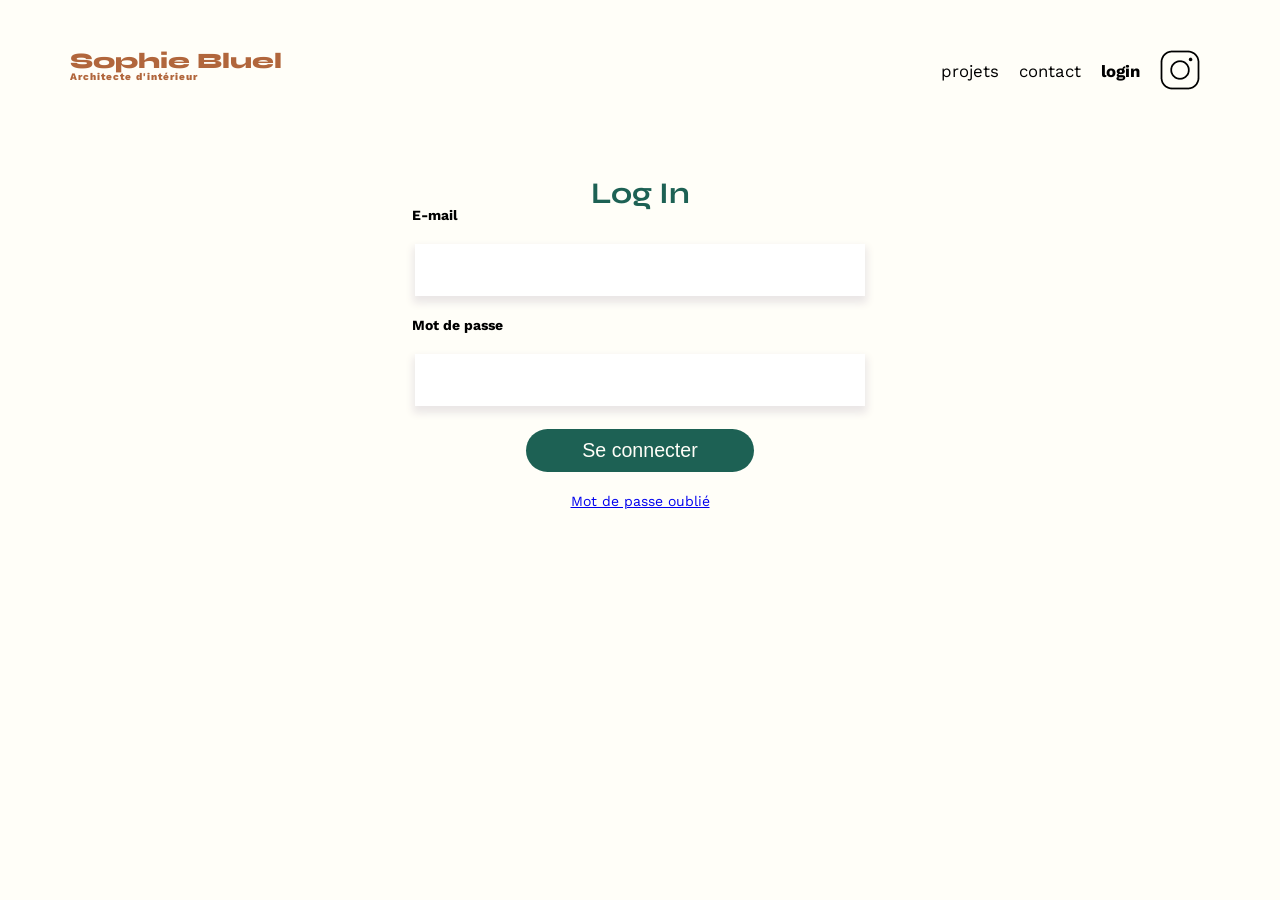
==== FrontEnd/connexion.html @ 5240cab6 "Intégration de la page de login (non fonctionnelle)" ====
<!DOCTYPE html>
<html lang="en">
<head>
    <meta charset="UTF-8">
	<title>Sophie Bluel - Architecte d'intérieur</title>
	<meta name="viewport" content="width=device-width, initial-scale=1.0">
	<link rel="preconnect" href="https://fonts.googleapis.com">
	<link rel="preconnect" href="https://fonts.gstatic.com" crossorigin>
	<link href="https://fonts.googleapis.com/css2?family=Syne:wght@700;800&family=Work+Sans&display=swap" rel="stylesheet">
	<meta name="description" content="">
	<link rel="stylesheet" href="./assets/style.css">
	<script type="module" src="functions.js" defer></script>
</head>
<body>
    <header>
        <h1>Sophie Bluel <span>Architecte d'intérieur</span></h1>
        <nav>
            <ul>
                <li>projets</li>
                <li>contact</li>
                <li>login</li>
                <li><img src="./assets/icons/instagram.png" alt="Instagram"></li>
            </ul>
        </nav>
    </header>
    <section id="connexion">
        <h2>Log In</h2>
        <form method="post" class="formulaire-connexion" >
            <label for="email">E-mail</label>
            <input type="email" name="email" id="email">
            <label for="pwd">Mot de passe</label>
            <input type="password" name="pwd" id="pwd">
            <button type="submit">Se connecter</button>
            <a href="index.html">Mot de passe oublié</a>
        </form>
        <form action="" method="post"></form>
    </section>
</body>
</html>
---- FrontEnd/assets/style.css ----
/* http://meyerweb.com/eric/tools/css/reset/
   v2.0 | 20110126
   License: none (public domain)
*/

html, body, div, span, applet, object, iframe,
h1, h2, h3, h4, h5, h6, p, blockquote, pre,
a, abbr, acronym, address, big, cite, code,
del, dfn, em, img, ins, kbd, q, s, samp,
small, strike, strong, sub, sup, tt, var,
b, u, i, center,
dl, dt, dd, ol, ul, li,
fieldset, form, label, legend,
table, caption, tbody, tfoot, thead, tr, th, td,
article, aside, canvas, details, embed,
figure, figcaption, footer, header, hgroup,
menu, nav, output, ruby, section, summary,
time, mark, audio, video {
	margin: 0;
	padding: 0;
	border: 0;
	font-size: 100%;
	font: inherit;
	vertical-align: baseline;
}
/* HTML5 display-role reset for older browsers */
article, aside, details, figcaption, figure,
footer, header, hgroup, menu, nav, section {
	display: block;
}
body {
	line-height: 1;
	background-color: #fffef8;
}
ol, ul {
	list-style: none;
}
blockquote, q {
	quotes: none;
}
blockquote:before, blockquote:after,
q:before, q:after {
	content: '';
	content: none;
}
table {
	border-collapse: collapse;
	border-spacing: 0;
}
/** end reset css**/
body {
	max-width: 1140px;
	margin:auto;
	font-family: 'Work Sans' ;
	font-size: 14px;
}
header {
	display: flex;
	justify-content: space-between;
	margin: 50px 0
}
section {
	margin: 50px 0
}

h1{
	display: flex;
	flex-direction: column;
	font-family: 'Syne';
	font-size: 22px;
	font-weight: 800;
	color: #B1663C
}

h1 > span {
	font-family: 'Work Sans';
	font-size:10px;
	letter-spacing: 0.1em;
;
}

h2{
	font-family: 'Syne';
	font-weight: 700;
	font-size: 30px;
	color: #1D6154
}
nav ul {
	display: flex;
	align-items: center;
	list-style-type: none;

}
nav li {
	padding: 0 10px;
	font-size: 1.2em;
}
nav li a{
	text-decoration: none;
}

li:hover, a:hover {
	color: #B1663C;
}
#introduction {
	display: flex;
	align-items: center;
}
#introduction figure {
	flex: 1
}
#introduction img {
	display: block;
	margin: auto;
	width: 80%;
}

#introduction article {
	flex: 1
}
#introduction h2 {
	margin-bottom: 1em;
}

#introduction p {
	margin-bottom: 0.5em;
}
#portfolio h2 {
	text-align: center;
	margin-bottom: 1em;
}

#filter{
	margin: 50px 0 50px 0;
}
#filter ul{
	display: flex;
	justify-content: center;
}
#filter li{
	border: 1px solid #1D6154;
	border-radius: 30px;
	color: #1D6154;
	font-size: large;
	font-weight: bolder;
	padding: 8px 25px ;
	margin: 0 6px 0 6px;

}
#filter li:hover{
	cursor: pointer;
}
.selected{
	background-color: #1D6154;
	color: #fffef8 !important;
}

.gallery {
	width: 100%;
	display: grid;
	grid-template-columns: 1fr 1fr 1fr;
	grid-column-gap: 20px;
	grid-row-gap: 20px;
}

.gallery img {
	width: 100%;

}
#contact {
	width: 50%;
margin: auto;
}
#contact > * {
	text-align: center;

}
#contact h2{
	margin-bottom: 20px;
}
#contact form {
	text-align: left;
	margin-top:30px;
	display: flex;
	flex-direction: column;
}

#contact input {
	height: 50px;
	font-size: 1.2em;
	border: none;
	box-shadow: 0px 4px 14px rgba(0, 0, 0, 0.09);
}
#contact label {
	margin: 2em 0 1em 0;
}
#contact textarea {
	border: none;
	box-shadow: 0px 4px 14px rgba(0, 0, 0, 0.09);
}

input[type="submit"]{
	font-family: 'Syne';
	font-weight: 700;
	color: white;
	background-color: #1D6154;
	margin : 2em auto ;
	width: 180px;
	text-align: center;
	border-radius: 60px ;
}

footer nav ul {
	display: flex;
	justify-content: flex-end;
	margin: 2em
}

/****************** Connexion.html **************************/
nav li:nth-child(3) {
	font-weight: bold;
}

#connexion{
	display: flex;
	flex-direction: column;
	justify-content: center;
	align-items: center;
	height: 400px;
}

.formulaire-connexion{
	display: flex;
	flex-direction: column;
	justify-content: space-between;
	align-items: center;
	height: 300px;
	width: 40%;
}
.formulaire-connexion input{
	border: 0px;
	box-shadow: 0px 5px 8px 2px rgb(234, 230, 230);
	width: 98%;
	height: 50px;
}
.formulaire-connexion button{
	background-color: #1D6154;
	border: 0px;
	border-radius: 30px;
	padding: 10px 0px 10px 0px;
	color: #fffef8;
	width: 50%;
	font-size: 140%;
}
.formulaire-connexion label{
	width: 100%;
	font-weight: bold;
}
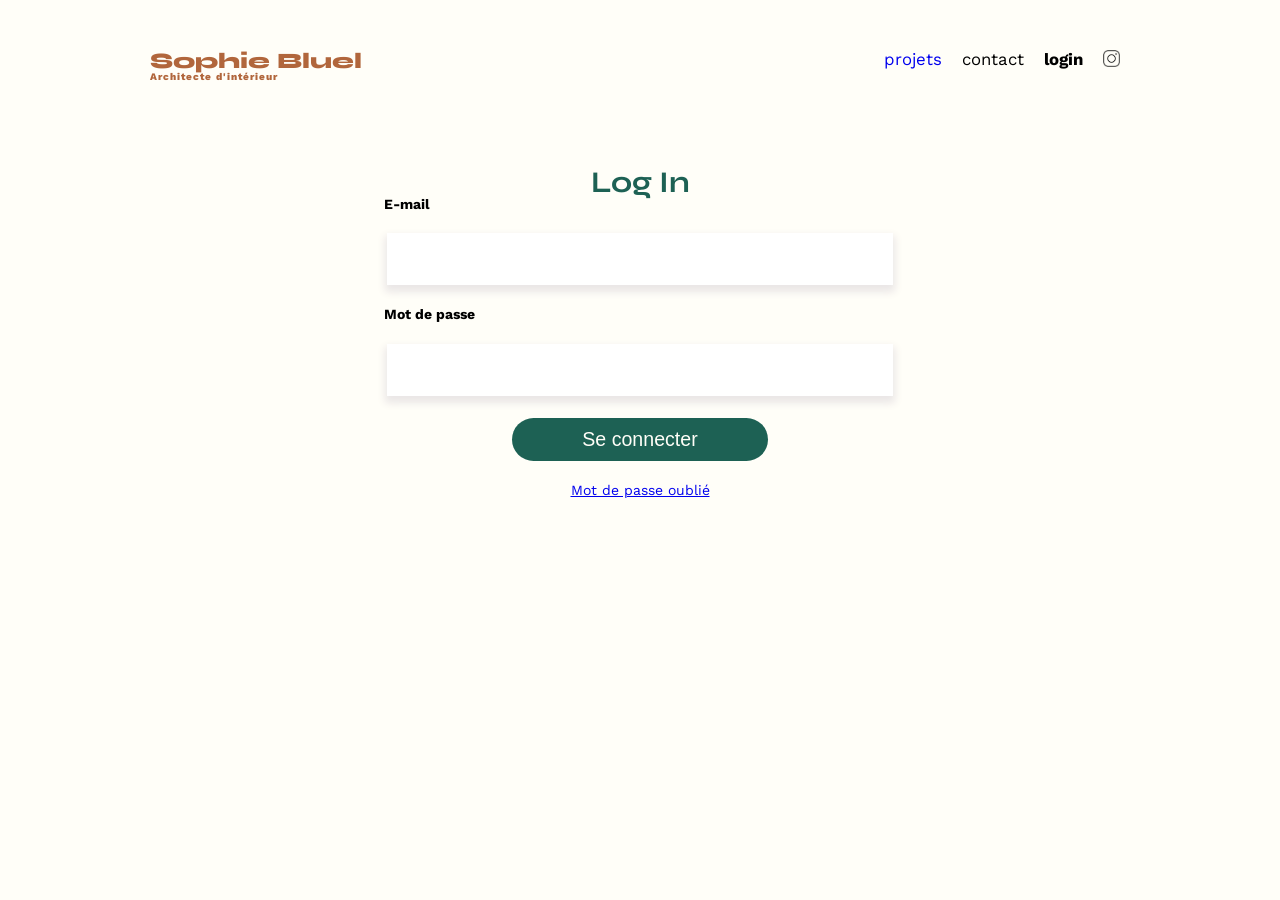
==== commit 3a9ba3da: "Ajout modal" ====
--- a/FrontEnd/connexion.html
+++ b/FrontEnd/connexion.html
@@ -9,14 +9,16 @@
 	<link href="https://fonts.googleapis.com/css2?family=Syne:wght@700;800&family=Work+Sans&display=swap" rel="stylesheet">
 	<meta name="description" content="">
 	<link rel="stylesheet" href="./assets/style.css">
-	<script type="module" src="functions.js" defer></script>
+	<!-- <script type="module" src="functions.js" defer></script> -->
+	<script type="module" src="connexion.js" defer></script>
+    <!-- <script type="module" src="main.js" defer></script> -->
 </head>
 <body>
     <header>
         <h1>Sophie Bluel <span>Architecte d'intérieur</span></h1>
         <nav>
             <ul>
-                <li>projets</li>
+                <li><a href="index.html#portfolio">projets</a></li>
                 <li>contact</li>
                 <li>login</li>
                 <li><img src="./assets/icons/instagram.png" alt="Instagram"></li>
@@ -25,9 +27,9 @@
     </header>
     <section id="connexion">
         <h2>Log In</h2>
-        <form method="post" class="formulaire-connexion" >
+        <form class="formulaire-connexion" >
             <label for="email">E-mail</label>
-            <input type="email" name="email" id="email">
+            <input type="email" name="email" id="email" required>
             <label for="pwd">Mot de passe</label>
             <input type="password" name="pwd" id="pwd">
             <button type="submit">Se connecter</button>
--- a/FrontEnd/assets/style.css
+++ b/FrontEnd/assets/style.css
@@ -49,15 +49,35 @@
 }
 /** end reset css**/
 body {
-	max-width: 1140px;
+	max-width: 1500px;
 	margin:auto;
 	font-family: 'Work Sans' ;
 	font-size: 14px;
 }
+#editBanner{
+	display: flex;
+	flex-direction: row;
+	justify-content: center;
+	align-items: center;
+	height: 56px;
+	background-color: black;
+	color: #fffef8;
+}
+#editBanner> *{
+	padding: 0 4px 0 4px;
+}
 header {
 	display: flex;
 	justify-content: space-between;
-	margin: 50px 0
+	margin: 50px 0;
+	padding: 0 150px;
+}
+header nav ul li:last-child img{
+	height: 16.8px;
+}
+main{
+	padding: 0 250px;
+	margin-top: 80px;
 }
 section {
 	margin: 50px 0
@@ -89,7 +109,6 @@
 	display: flex;
 	align-items: center;
 	list-style-type: none;
-
 }
 nav li {
 	padding: 0 10px;
@@ -107,16 +126,16 @@
 	align-items: center;
 }
 #introduction figure {
-	flex: 1
+	flex: 1.2;
 }
 #introduction img {
 	display: block;
-	margin: auto;
-	width: 80%;
+	margin-right: 40px;
+	width: 90%;
 }
 
 #introduction article {
-	flex: 1
+	flex: 0.8;
 }
 #introduction h2 {
 	margin-bottom: 1em;
@@ -124,10 +143,24 @@
 
 #introduction p {
 	margin-bottom: 0.5em;
+}
+#portfolio{
+	flex-wrap: wrap;
+	margin-top: 150px;
 }
 #portfolio h2 {
 	text-align: center;
 	margin-bottom: 1em;
+}
+#editProjects{
+	display: flex;
+	align-items: flex-end;
+	width: 30%;
+	height: fit-content;
+	padding-top: 6px;
+}
+#editProjects span{
+	padding-right: 10px;
 }
 
 #filter{
@@ -257,3 +290,171 @@
 	font-weight: bold;
 }
 
+/******************** Modal - Suppression de projets ************************/
+.modal{
+	position: fixed;
+	display: flex;
+	align-items: center;
+	justify-content: center;
+	top: 0;
+	left: 0;
+	width: 100%;
+	height: 100%;
+	background: rgba(0, 0, 0, 0.35);
+}
+
+.modal-wrapper{
+	display: flex;
+	flex-direction: column;
+	align-items: center;
+	overflow: auto;
+	width: 630px;
+	height: fit-content;
+	padding: 26px;
+	background-color: #fff;
+	border-radius: 2%;
+	
+}
+.fa-xmark{
+	align-self: flex-end;
+	font-size: 22px;
+}
+#titleModal{
+	color: black;
+	font-family: 'Trebuchet MS', 'Lucida Sans Unicode', 'Lucida Grande', 'Lucida Sans', Arial, sans-serif;
+	font-weight: 400;
+	font-size: 29px ;
+	height: fit-content;
+	margin: 15px 0 0 0 !important;
+}
+.list-photo-edit{
+	display: grid;
+	grid-template-columns: 1fr 1fr 1fr 1fr 1fr;
+	column-gap: 10px;
+	row-gap: 30px;
+	border-bottom: 1px solid #cfcfcf;
+	width: 73%;
+	height: fit-content;
+	padding: 55px 0px 65px 0px;
+	margin-bottom: 50px;
+}
+.list-photo-edit figure{
+	display: flex;
+	position: relative;
+	flex-direction: column;
+}
+.list-photo-edit i{
+	align-self: flex-end;
+	position:absolute;
+	top: 6px;
+	right: 6px;
+	width: fit-content;
+	height: fit-content;
+	padding: 4px 5px;
+	border-radius: 3px;
+	background-color: black;
+	font-size: 11px;
+}
+.list-photo-edit figure img{
+	width: 100%;
+	/* height: 120px; */
+}
+#addImgBtn{
+	background-color: #1D6154;
+	color: #fff;
+	border-radius: 20px;
+	width: 43%;
+	height: 35px;
+	font-family:'Century Gothic',sans-serif;
+	font-size: 15px;
+	margin-bottom: 20px;
+}
+.fa-xmark, .fa-trash-can, #addImgBtn{
+	cursor: pointer;
+}
+
+/******************** Modal - Ajout de projets ************************/
+
+.modal-wrapper-2{
+	display: grid;
+	grid-template-columns: 1fr 1fr 1fr 1fr 1fr 1fr;
+	grid-template-rows: 8% 12% 60% 20%;
+	height: 650px;
+}
+
+.fa-arrow-left{
+	grid-column: 1/2;
+	height: 100%;
+	font-size: x-large;
+}
+
+.fa-xmark{
+	grid-column: 6/7;
+	height: 100%;
+	text-align: right;
+}
+
+#titleModal2{
+	grid-column: 3/5;
+	color: black;
+	font-family: sans-serif;
+	font-weight: lighter;
+}
+
+.projects-add-form{
+	grid-column: 2/6;
+	height: 100%;
+}
+.projects-add-form form{
+	display: flex;
+	flex-direction: column;
+	justify-content: space-evenly;
+	height: 100%;
+}
+.add-img{
+	display: flex;
+	flex-direction: column;
+	justify-content: space-evenly;
+	align-items: center;
+	height: 40%;
+	background-color: #e8f1f6;
+}
+
+.add-img .fa-image{
+	color: #b9c5cc;
+	font-size: 60px;
+}
+.add-img label{
+	width: 40%;
+	height: 25%;
+	background-color: #cbd6dc;
+	color: #306685;
+	font-weight: bolder;
+	border-radius: 20px;
+	align-content: center;
+	text-align: center;
+}
+.add-img span{
+	height: 10%;
+}
+
+#title, #categoryId{
+	height: 40px;
+	padding: 0px;
+	border-style: none;
+	box-shadow: 0px 4px 30px -12px rgb(141, 139, 139);
+}
+
+#validateBtn{
+	grid-column: 3/5;
+	/* background-color: #1D6154; */
+	background-color: #a7a7a7;
+	color: #fff;
+	border: none;
+	border-radius: 20px;
+	width: 100%;
+	height: 35px;
+	font-family:'Century Gothic',sans-serif;
+	font-size: 15px;
+	margin-bottom: 20px;
+}
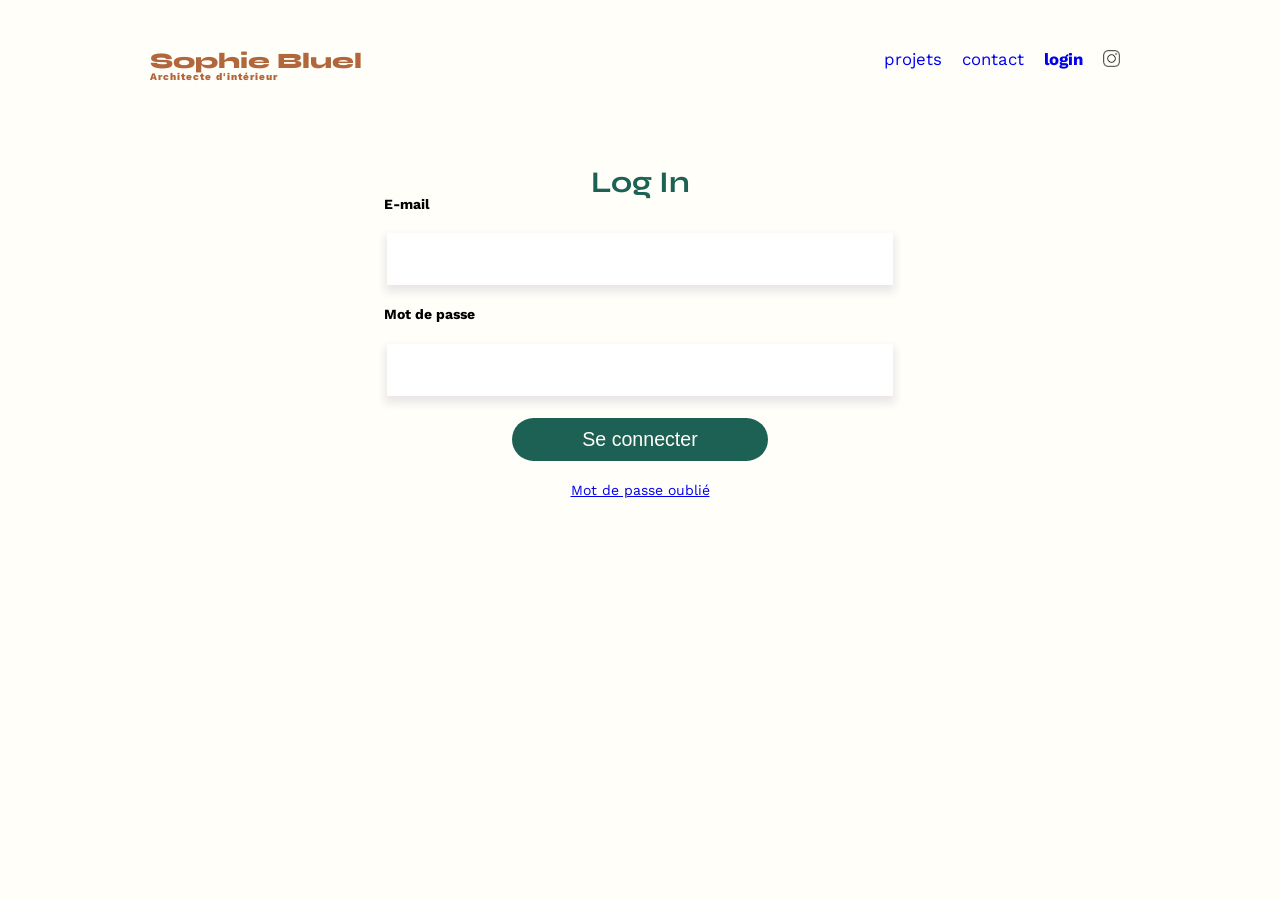
==== commit 2005e2db: "correction des dernières erreurs" ====
--- a/FrontEnd/connexion.html
+++ b/FrontEnd/connexion.html
@@ -18,9 +18,9 @@
         <h1>Sophie Bluel <span>Architecte d'intérieur</span></h1>
         <nav>
             <ul>
-                <li><a href="index.html#portfolio">projets</a></li>
-                <li>contact</li>
-                <li>login</li>
+                <li><a href="index.html#portfolio" class="header-link">projets</a></li>
+                <li><a href="index.html#contact" class="header-link">contact</a></li>
+                <li><a href="connexion.html" class="header-link">login</a></li>
                 <li><img src="./assets/icons/instagram.png" alt="Instagram"></li>
             </ul>
         </nav>
--- a/FrontEnd/assets/style.css
+++ b/FrontEnd/assets/style.css
@@ -116,6 +116,17 @@
 }
 nav li a{
 	text-decoration: none;
+	/* color: black; */
+}
+
+/* .header-link{
+	color: black;
+} */
+.header-link:visited{
+	color: rgb(0, 0, 0);
+}
+.header-link:fo{
+	color: rgb(0, 0, 0);
 }
 
 li:hover, a:hover {
@@ -178,7 +189,6 @@
 	font-weight: bolder;
 	padding: 8px 25px ;
 	margin: 0 6px 0 6px;
-
 }
 #filter li:hover{
 	cursor: pointer;
@@ -418,6 +428,12 @@
 	align-items: center;
 	height: 40%;
 	background-color: #e8f1f6;
+	padding: 0 25%;
+}
+
+#img-preview{
+	width:100%;
+	height:100%;
 }
 
 .add-img .fa-image{
@@ -425,7 +441,7 @@
 	font-size: 60px;
 }
 .add-img label{
-	width: 40%;
+	width: 90%;
 	height: 25%;
 	background-color: #cbd6dc;
 	color: #306685;
@@ -458,3 +474,10 @@
 	font-size: 15px;
 	margin-bottom: 20px;
 }
+
+.okColor{
+	background-color: #1D6154 !important;
+}
+/* .notOkColor{
+	background-color: #a7a7a7;
+} */
